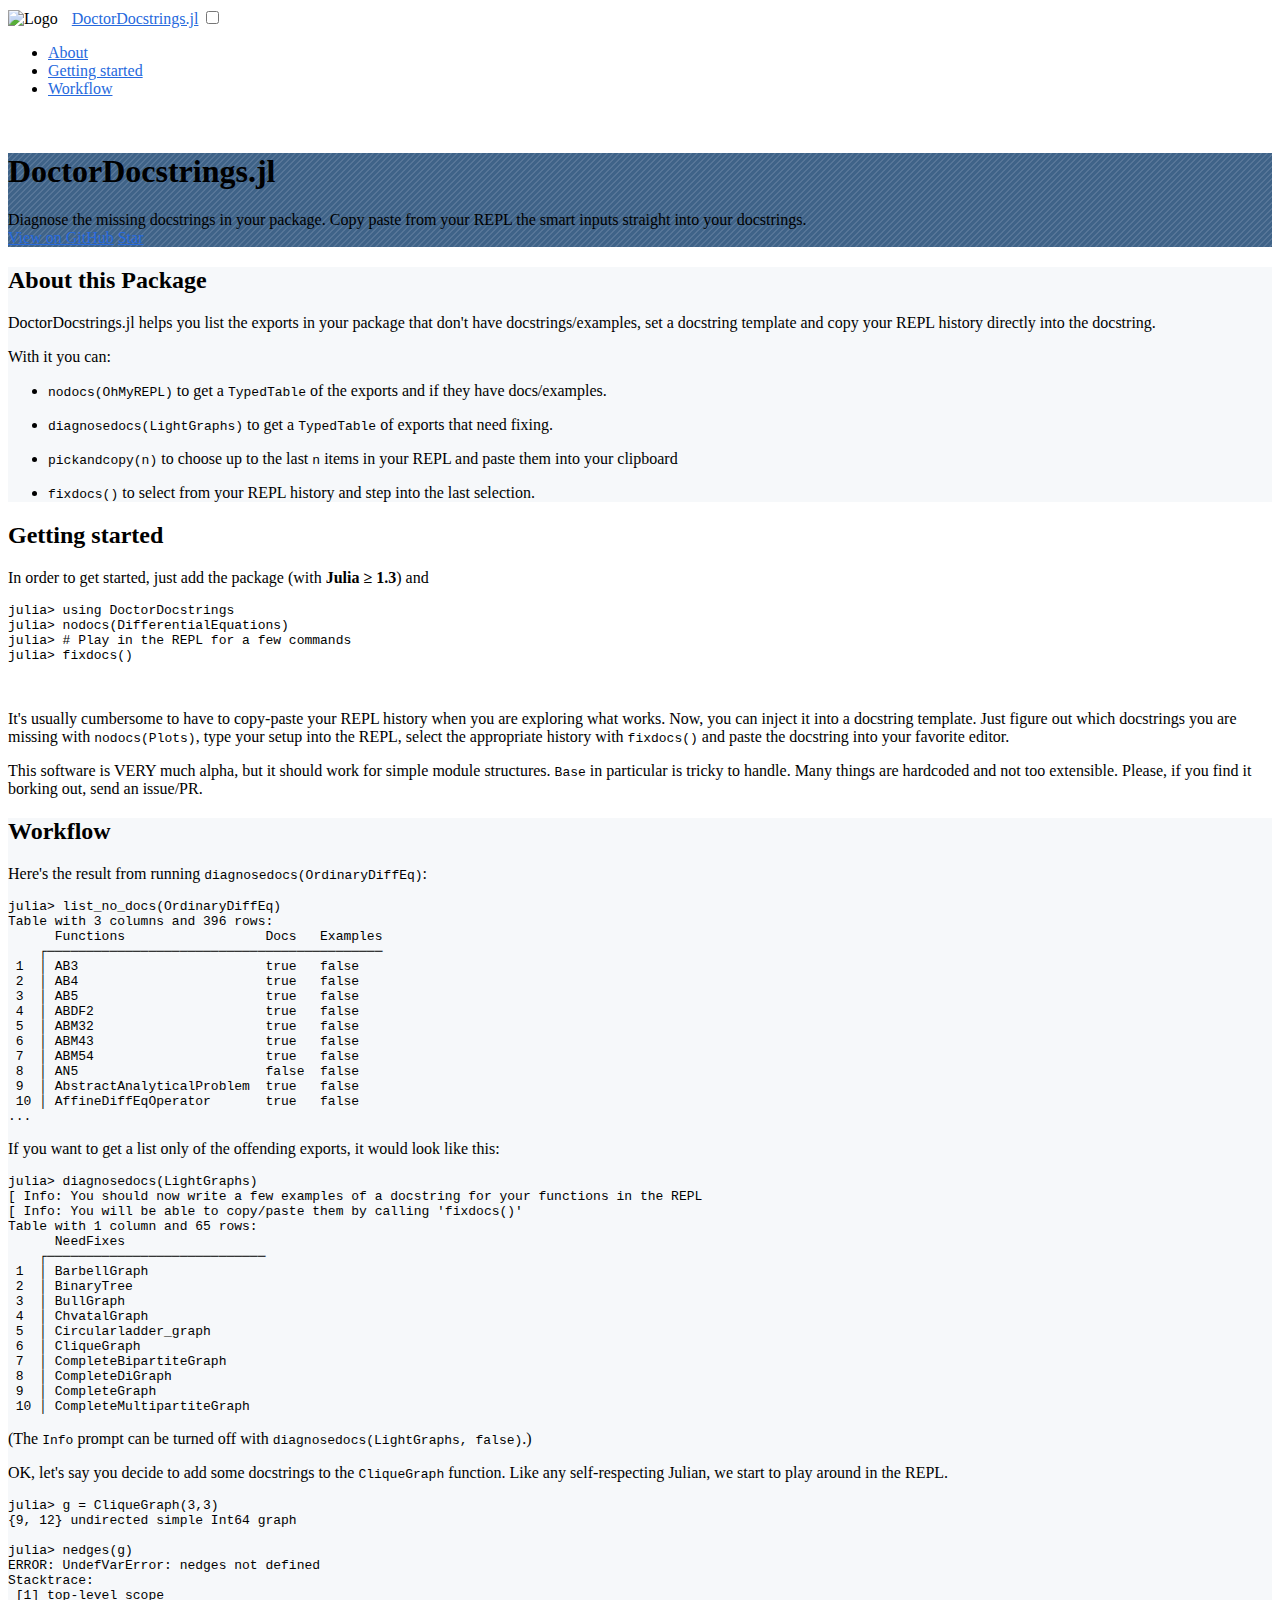
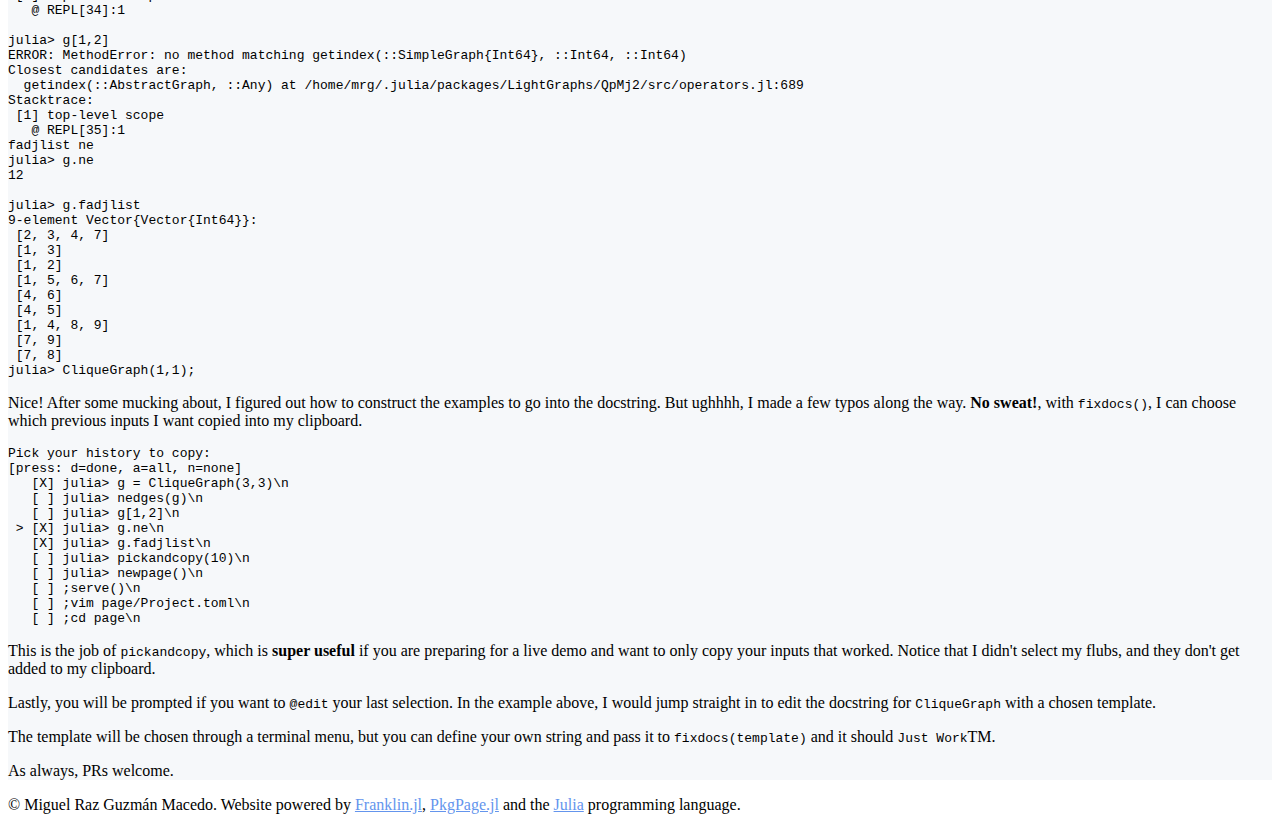
==== page/__site/index.html @ fdaa0547 "Add PkgPage" ====
<!doctype html>
<html lang="en">
<head>
  <!-- META -->
  <meta charset="UTF-8">
  <meta name="viewport" content="width=device-width, initial-scale=1, shrink-to-fit=no">
  <meta name="author" content="Miguel Raz Guzmán Macedo">
  <title>DoctorDocstrings.jl</title>

  <link rel="icon" type="image/png"  href="/assets/favicon.ico">

  <!-- CSS -->
  
   <link rel="stylesheet" href="/libs/highlight/styles/atom-one-dark.css">
   
  <link rel="stylesheet" href="/css/bootstrap.min.css">
  <style>.bg-primary {
  background-color: #3f6388 !important;
}

a {
  color: #2669DD;
}

a:hover {
  color: teal;
}

.section-bg-color {
  background-color: #f6f8fa;
}

footer a {
  color: cornflowerblue;
}


header {
  margin-top: 55px !important;
}



.jumbotron {
  background-image: url("assets/diagonal-lines.svg");
  background-repeat: repeat;
}


/* CODE ADJUSTMENTS */

pre code.hljs {
  border-radius: 10px;
}

pre code.hljs.plaintext {
  margin-left: 15px;
}
</style>
  <link rel="stylesheet" href="/css/custom.css">

  <script async defer src="https://buttons.github.io/buttons.js"></script>
</head>
<body id="page-top">
  <nav class="navbar navbar-expand-lg navbar-dark bg-dark fixed-top" id="mainNav">
  <div class="container">
    <span class="navbar-brand">
      
        <img src="/assets/logo.svg" class="img-fluid" style="height:         25px;
padding-right:  10px;
" alt="Logo"/>
      
      <a href="#page-top">DoctorDocstrings.jl</a>
      
    </span>
    <input type="checkbox" id="navbar-toggler-cbox" class="d-none" />
    <label for="navbar-toggler-cbox" class="navbar-toggler" data-toggle="collapse" data-target="#navbarResponsive" aria-controls="navbarResponsive" aria-expanded="false" aria-label="Toggle navigation">
      <span class="navbar-toggler-icon"></span>
    </label>
    <div class="collapse navbar-collapse" id="navbarResponsive">
      <ul class="navbar-nav ml-auto">
        
        <li class="nav-item">
          <a class="nav-link" href="#about">About</a>
        </li>
        
        <li class="nav-item">
          <a class="nav-link" href="#getting_started">Getting started</a>
        </li>
        
        <li class="nav-item">
          <a class="nav-link" href="#workflow">Workflow</a>
        </li>
        
      </ul>
    </div>
  </div>
</nav>

  <header class="text-white text-center">
  
    <div class="jumbotron jumbotron-fluid container-fluid bg-primary">
  
    <h1>DoctorDocstrings.jl</h1>
    <div class="lead">Diagnose the missing docstrings in your package. Copy paste from your REPL the smart inputs straight into your docstrings.
</div>
    
      <a class="github-button" href="https://github.com/miguelraz/DoctorDocstrings.jl" data-size="large" aria-label="View DoctorDocstrings.jl on GitHub">View on GitHub</a>
    
    
      <a class="github-button" href="https://github.com/miguelraz/DoctorDocstrings.jl" data-icon="octicon-star" data-size="large" data-show-count="true" aria-label="Star DoctorDocstrings.jl on GitHub">Star</a>
    
  </div>
</header>

  <!-- Content appended here -->
<div class="franklin-content"><section id="about" class="scrollspy section-bg-color">
  <div class="container">
    <div class="row">
      <div class="col-lg-10 mx-auto">
        <h2>About this Package</h2></p>
<div class="lead">DoctorDocstrings.jl helps you list the exports in your package that don&#39;t have docstrings/examples, set a docstring template and copy your REPL history directly into the docstring.</div>
<p>With it you can:</p>
<ul>
<li><p><code>nodocs&#40;OhMyREPL&#41;</code> to get a <code>TypedTable</code> of the exports and if they have docs/examples.</p>
</li>
<li><p><code>diagnosedocs&#40;LightGraphs&#41;</code> to get a <code>TypedTable</code> of exports that need fixing.</p>
</li>
<li><p><code>pickandcopy&#40;n&#41;</code> to choose up to the last <code>n</code> items in your REPL and paste them into your clipboard</p>
</li>
<li><p><code>fixdocs&#40;&#41;</code> to select from your REPL history and step into the last selection.</p>
</li>
</ul>
<p>      </div>
    </div>
  </div>
</section>
<section id="getting_started" class="scrollspy">
  <div class="container">
    <div class="row">
      <div class="col-lg-10 mx-auto">
        <h2>Getting started</h2></p>
<p>In order to get started, just add the package &#40;with <strong>Julia ≥ 1.3</strong>&#41; and</p>
<pre><code class="language-julia-repl">julia&gt; using DoctorDocstrings
julia&gt; nodocs&#40;DifferentialEquations&#41;
julia&gt; # Play in the REPL for a few commands
julia&gt; fixdocs&#40;&#41;</code></pre>
<br/>
<p>It&#39;s usually cumbersome to have to copy-paste your REPL history when you are exploring what works. Now, you can inject it into a docstring template. Just figure out which docstrings you are missing with <code>nodocs&#40;Plots&#41;</code>, type your setup into the REPL, select the appropriate history with <code>fixdocs&#40;&#41;</code> and paste the docstring into your favorite editor.</p>
<div class="alert alert-info" role="alert">
This software is VERY much alpha, but it should work for simple module structures. <code>Base</code> in particular is tricky to handle. Many things are hardcoded and not too extensible. Please, if you find it borking out, send an issue/PR.</div>
<p>      </div>
    </div>
  </div>
</section>
<section id="workflow" class="scrollspy section-bg-color">
  <div class="container">
    <div class="row">
      <div class="col-lg-10 mx-auto">
        <h2>Workflow</h2></p>
<p>Here&#39;s the result from running <code>diagnosedocs&#40;OrdinaryDiffEq&#41;</code>:</p>
<pre><code class="language-julia-repl">julia&gt; list_no_docs&#40;OrdinaryDiffEq&#41;
Table with 3 columns and 396 rows:
      Functions                  Docs   Examples
    ┌───────────────────────────────────────────
 1  │ AB3                        true   false
 2  │ AB4                        true   false
 3  │ AB5                        true   false
 4  │ ABDF2                      true   false
 5  │ ABM32                      true   false
 6  │ ABM43                      true   false
 7  │ ABM54                      true   false
 8  │ AN5                        false  false
 9  │ AbstractAnalyticalProblem  true   false
 10 │ AffineDiffEqOperator       true   false
...</code></pre>
<p>If you want to get a list only of the offending exports, it would look like this:</p>
<pre><code class="language-julia-repl">julia&gt; diagnosedocs&#40;LightGraphs&#41;
&#91; Info: You should now write a few examples of a docstring for your functions in the REPL
&#91; Info: You will be able to copy/paste them by calling &#39;fixdocs&#40;&#41;&#39;
Table with 1 column and 65 rows:
      NeedFixes
    ┌────────────────────────────
 1  │ BarbellGraph
 2  │ BinaryTree
 3  │ BullGraph
 4  │ ChvatalGraph
 5  │ Circularladder_graph
 6  │ CliqueGraph
 7  │ CompleteBipartiteGraph
 8  │ CompleteDiGraph
 9  │ CompleteGraph
 10 │ CompleteMultipartiteGraph</code></pre>
<p>&#40;The <code>Info</code> prompt can be turned off with <code>diagnosedocs&#40;LightGraphs, false&#41;</code>.&#41;</p>
<p>OK, let&#39;s say you decide to add some docstrings to the <code>CliqueGraph</code> function. Like any self-respecting Julian, we start to play around in the REPL.</p>
<pre><code class="language-julia-repl">julia&gt; g &#61; CliqueGraph&#40;3,3&#41;
&#123;9, 12&#125; undirected simple Int64 graph

julia&gt; nedges&#40;g&#41;
ERROR: UndefVarError: nedges not defined
Stacktrace:
 &#91;1&#93; top-level scope
   @ REPL&#91;34&#93;:1

julia&gt; g&#91;1,2&#93;
ERROR: MethodError: no method matching getindex&#40;::SimpleGraph&#123;Int64&#125;, ::Int64, ::Int64&#41;
Closest candidates are:
  getindex&#40;::AbstractGraph, ::Any&#41; at /home/mrg/.julia/packages/LightGraphs/QpMj2/src/operators.jl:689
Stacktrace:
 &#91;1&#93; top-level scope
   @ REPL&#91;35&#93;:1
fadjlist ne
julia&gt; g.ne
12

julia&gt; g.fadjlist
9-element Vector&#123;Vector&#123;Int64&#125;&#125;:
 &#91;2, 3, 4, 7&#93;
 &#91;1, 3&#93;
 &#91;1, 2&#93;
 &#91;1, 5, 6, 7&#93;
 &#91;4, 6&#93;
 &#91;4, 5&#93;
 &#91;1, 4, 8, 9&#93;
 &#91;7, 9&#93;
 &#91;7, 8&#93;
julia&gt; CliqueGraph&#40;1,1&#41;;</code></pre>
<p>Nice&#33; After some mucking about, I figured out how to construct the examples to go into the docstring. But ughhhh, I made a few typos along the way. <strong>No sweat&#33;</strong>, with <code>fixdocs&#40;&#41;</code>, I can choose which previous inputs I want copied into my clipboard.</p>
<pre><code class="language-julia-repl">Pick your history to copy:
&#91;press: d&#61;done, a&#61;all, n&#61;none&#93;
   &#91;X&#93; julia&gt; g &#61; CliqueGraph&#40;3,3&#41;\n
   &#91; &#93; julia&gt; nedges&#40;g&#41;\n
   &#91; &#93; julia&gt; g&#91;1,2&#93;\n
 &gt; &#91;X&#93; julia&gt; g.ne\n
   &#91;X&#93; julia&gt; g.fadjlist\n
   &#91; &#93; julia&gt; pickandcopy&#40;10&#41;\n
   &#91; &#93; julia&gt; newpage&#40;&#41;\n
   &#91; &#93; ;serve&#40;&#41;\n
   &#91; &#93; ;vim page/Project.toml\n
   &#91; &#93; ;cd page\n</code></pre>
<p>This is the job of <code>pickandcopy</code>, which is <strong>super useful</strong> if you are preparing for a live demo and want to only copy your inputs that worked. Notice that I didn&#39;t select my flubs, and they don&#39;t get added to my clipboard.</p>
<p>Lastly, you will be prompted if you want to <code>@edit</code> your last selection. In the example above, I would jump straight in to edit the docstring for <code>CliqueGraph</code> with a chosen template.</p>
<p>The template will be chosen through a terminal menu, but you can define your own string and pass it to <code>fixdocs&#40;template&#41;</code> and it should <code>Just Work</code>TM.</p>
<p>As always, PRs welcome.</p>
<p>      </div>
    </div>
  </div>
</section>
<footer class="py-5 bg-dark">
  <div class="container">
    <p class="m-0 text-center text-white">&copy; Miguel Raz Guzmán Macedo. Website powered by <a href="https://github.com/tlienart/Franklin.jl">Franklin.jl</a>, <a href="https://github.com/tlienart/PkgPage.jl">PkgPage.jl</a> and the <a href="https://julialang.org">Julia</a> programming language.</p>
  </div>
</footer>
</div><!-- CONTENT ENDS HERE -->
  
  
      <script src="/libs/highlight/highlight.pack.js"></script>
<script>hljs.initHighlightingOnLoad();hljs.configure({tabReplace: '    '});</script>

  
  <script src="/libs/simple-scrollspy.min.js"></script>
  <script>
  window.onload = function () {
    scrollSpy('#navbarResponsive', {
      sectionClass: '.scrollspy',
      menuActiveTarget: '.nav-link',
      offset: 100
    })
  }
  </script>
  </body>
</html>
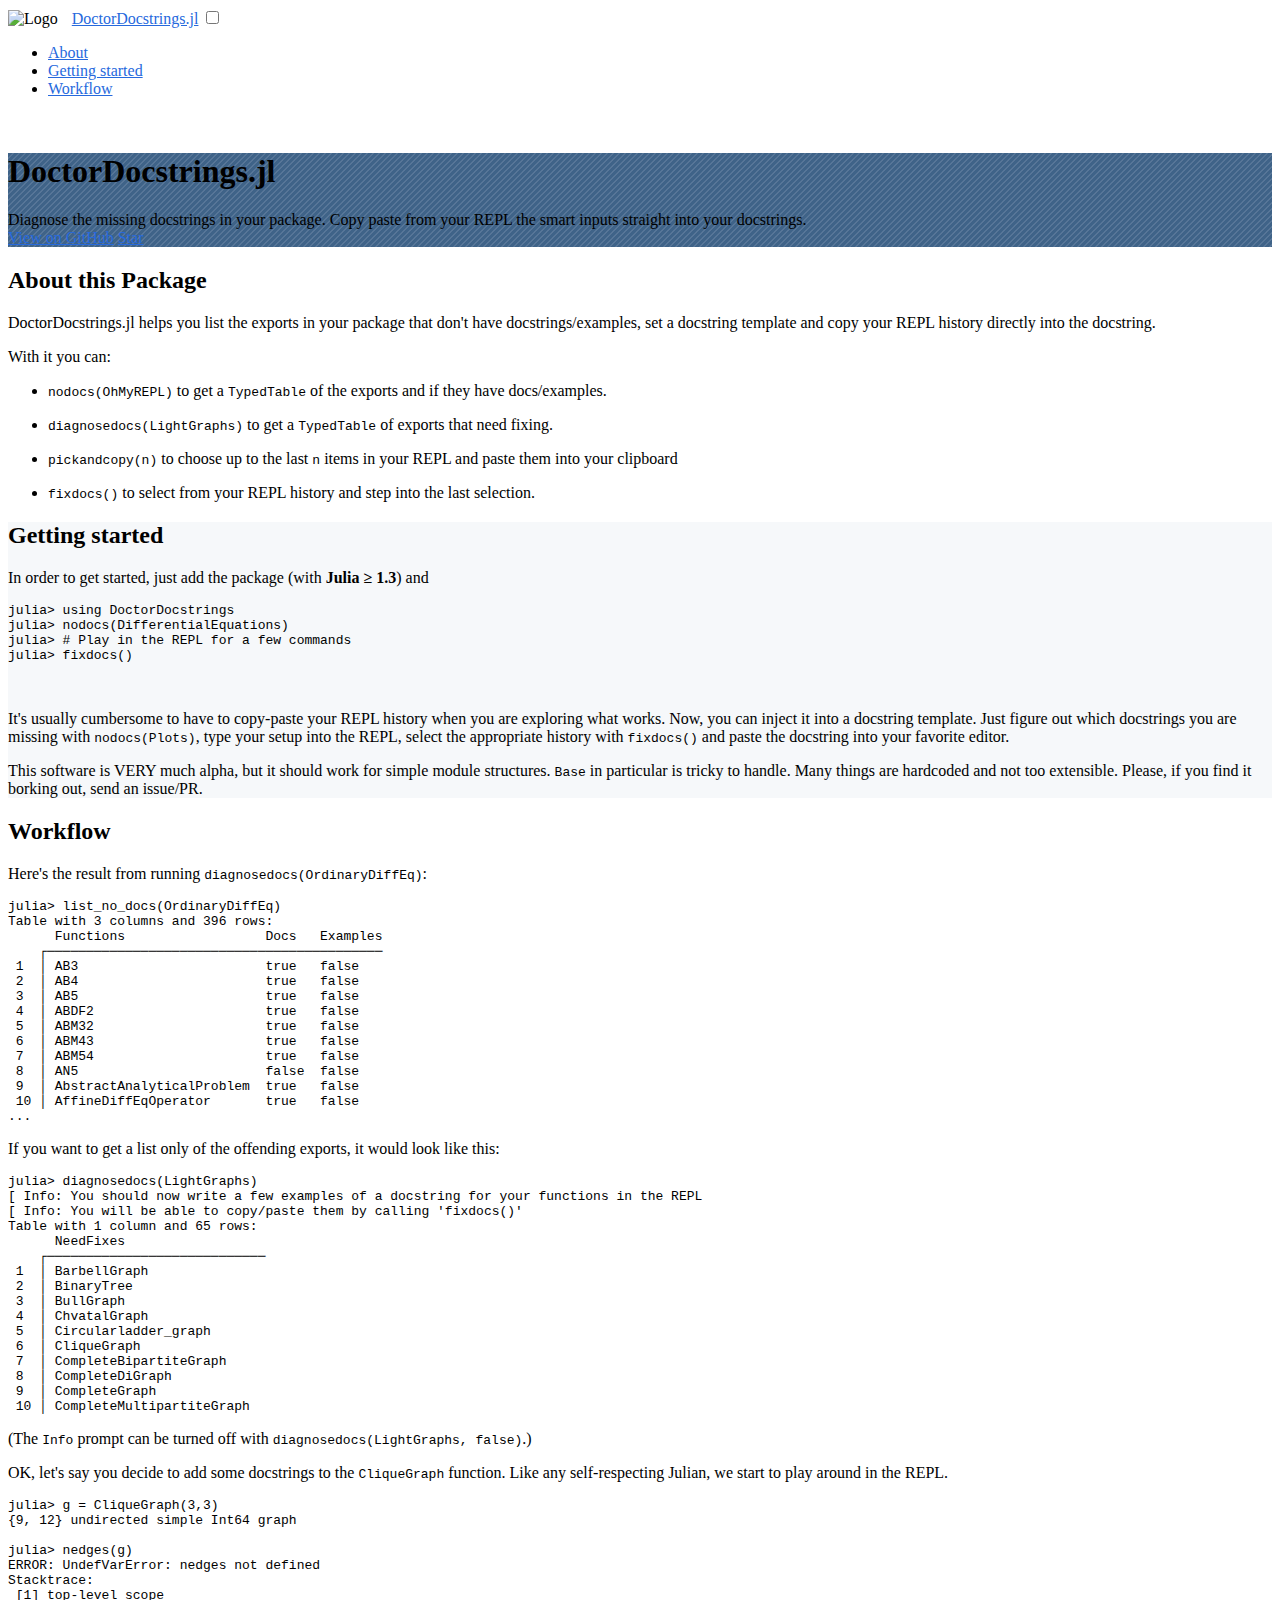
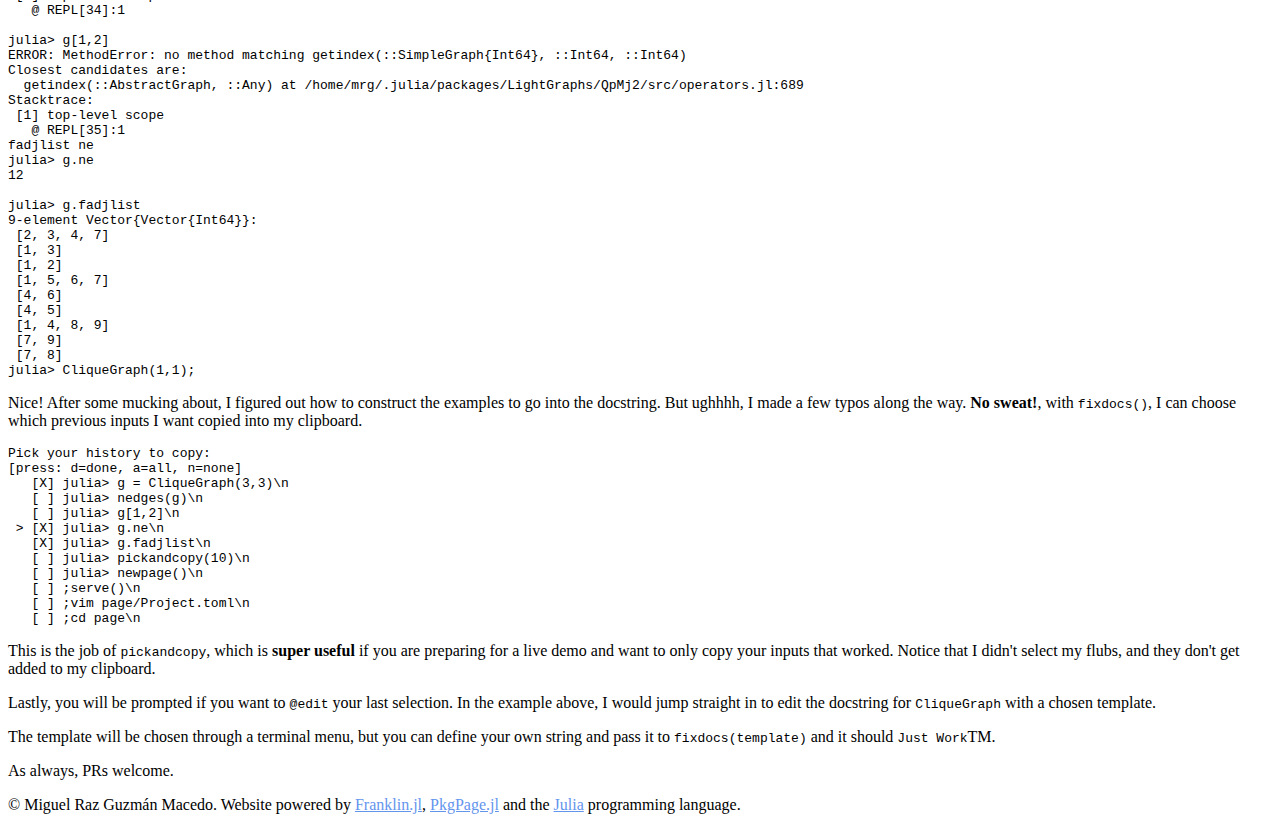
==== commit 670ec4a7: "Reset PkgPage" ====
--- a/page/__site/index.html
+++ b/page/__site/index.html
@@ -114,7 +114,7 @@
 </header>
 
   <!-- Content appended here -->
-<div class="franklin-content"><section id="about" class="scrollspy section-bg-color">
+<div class="franklin-content"><section id="about" class="scrollspy">
   <div class="container">
     <div class="row">
       <div class="col-lg-10 mx-auto">
@@ -135,7 +135,7 @@
     </div>
   </div>
 </section>
-<section id="getting_started" class="scrollspy">
+<section id="getting_started" class="scrollspy section-bg-color">
   <div class="container">
     <div class="row">
       <div class="col-lg-10 mx-auto">
@@ -153,7 +153,7 @@
     </div>
   </div>
 </section>
-<section id="workflow" class="scrollspy section-bg-color">
+<section id="workflow" class="scrollspy">
   <div class="container">
     <div class="row">
       <div class="col-lg-10 mx-auto">
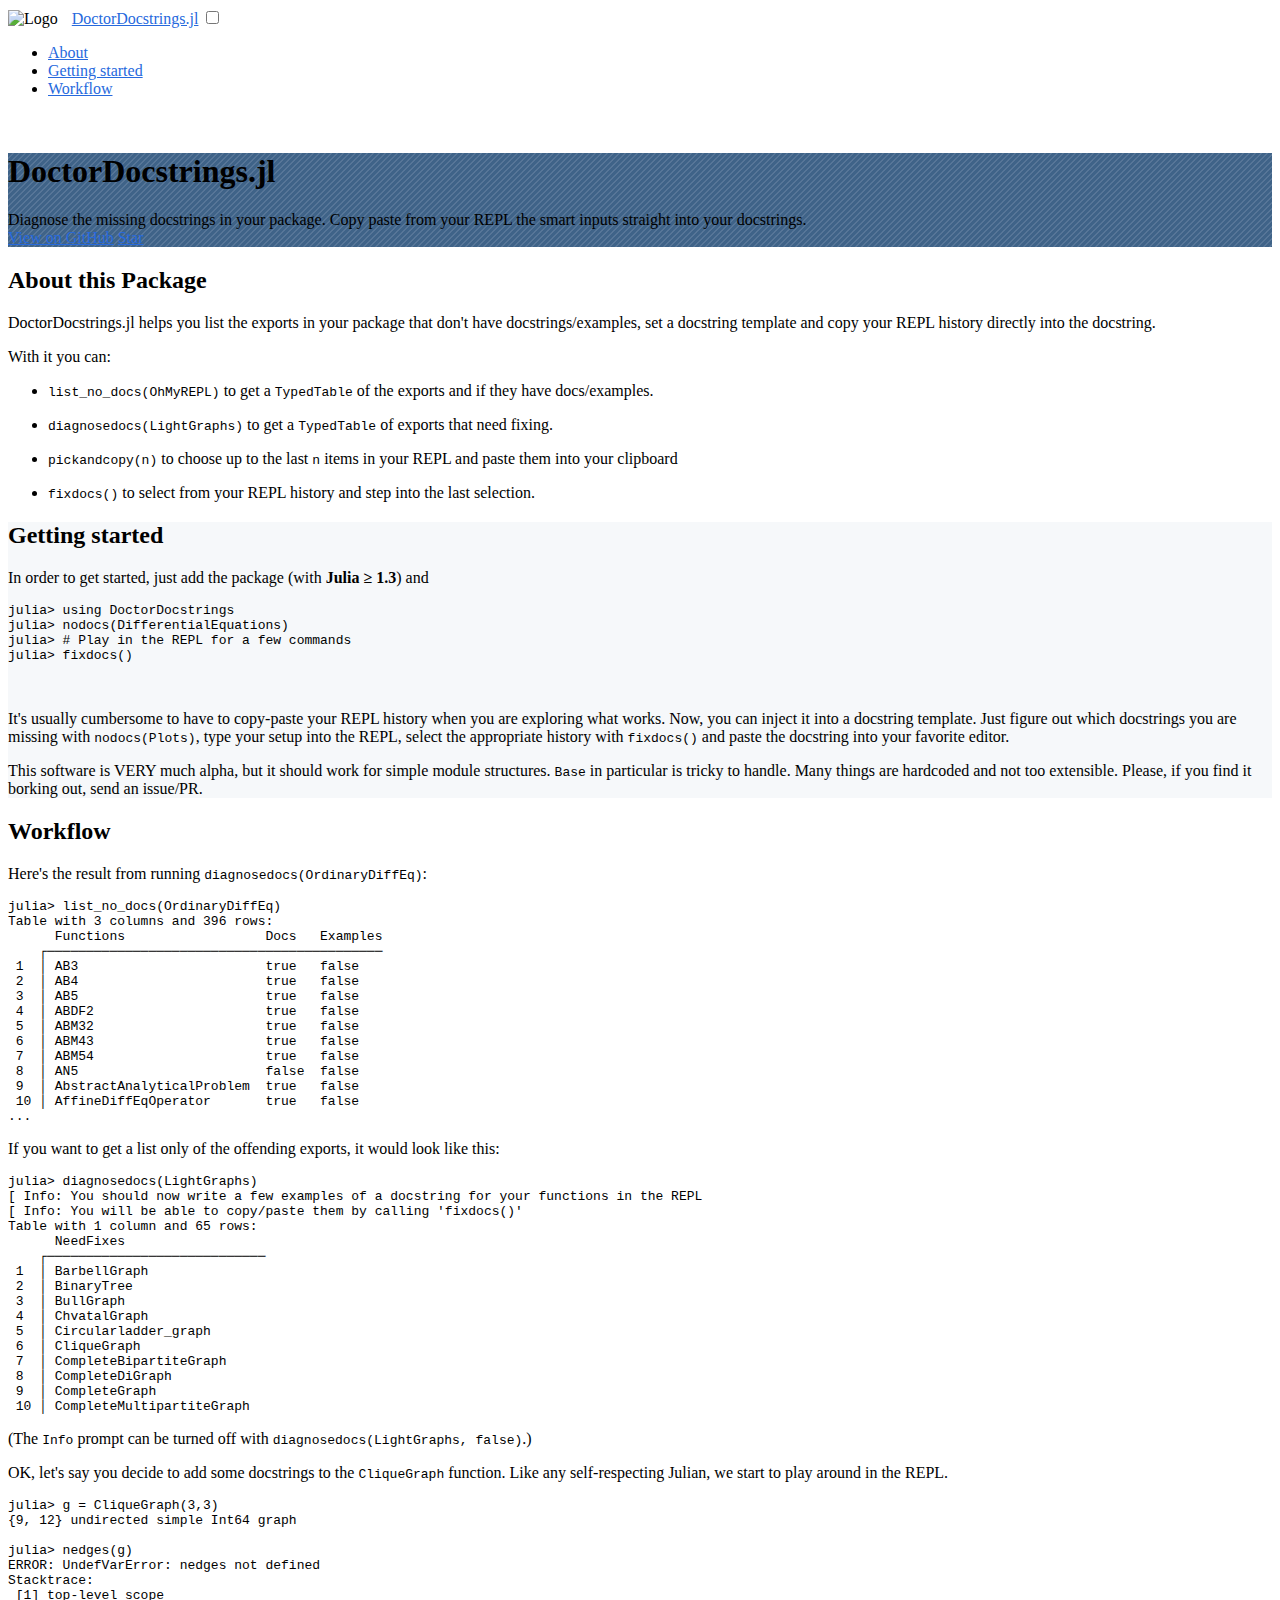
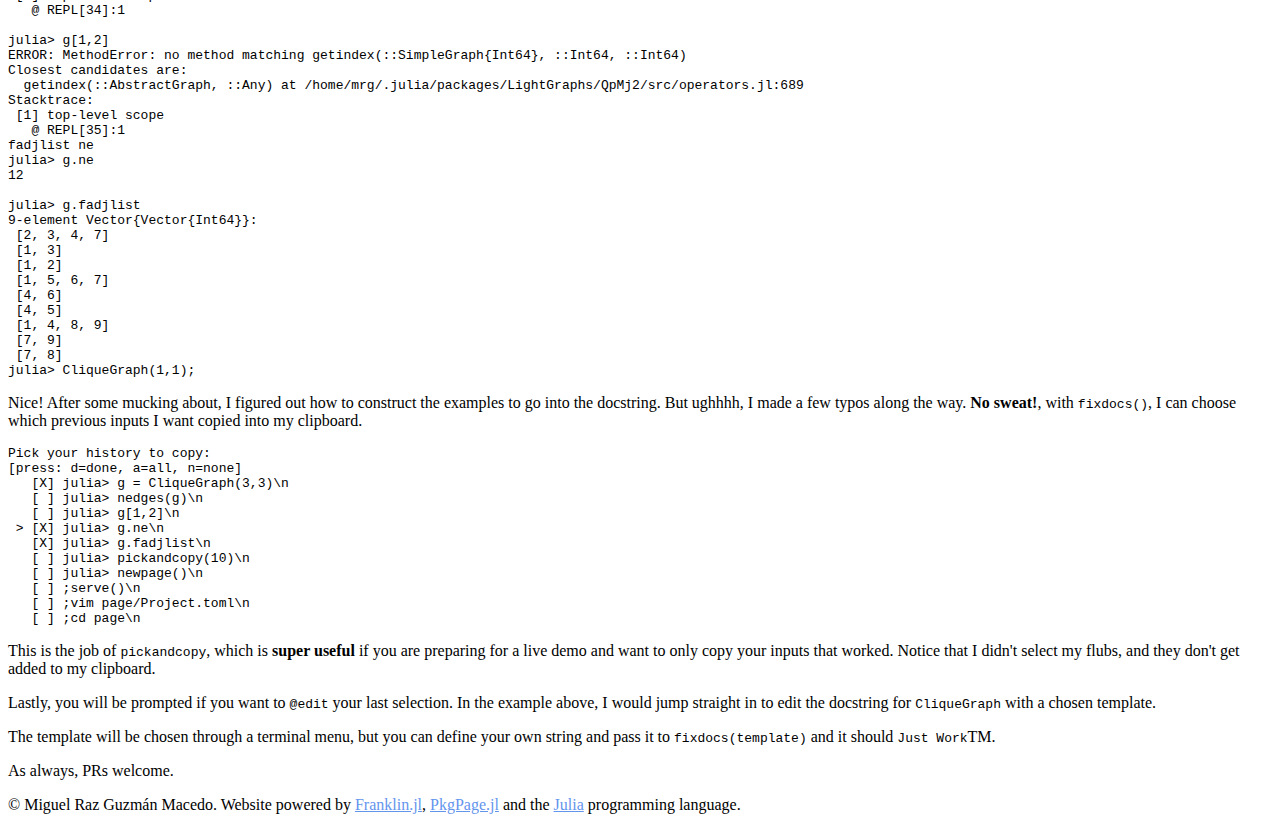
==== commit 52a3db24: "add index.html" ====
--- a/page/__site/index.html
+++ b/page/__site/index.html
@@ -122,7 +122,7 @@
 <div class="lead">DoctorDocstrings.jl helps you list the exports in your package that don&#39;t have docstrings/examples, set a docstring template and copy your REPL history directly into the docstring.</div>
 <p>With it you can:</p>
 <ul>
-<li><p><code>nodocs&#40;OhMyREPL&#41;</code> to get a <code>TypedTable</code> of the exports and if they have docs/examples.</p>
+<li><p><code>list_no_docs&#40;OhMyREPL&#41;</code> to get a <code>TypedTable</code> of the exports and if they have docs/examples.</p>
 </li>
 <li><p><code>diagnosedocs&#40;LightGraphs&#41;</code> to get a <code>TypedTable</code> of exports that need fixing.</p>
 </li>
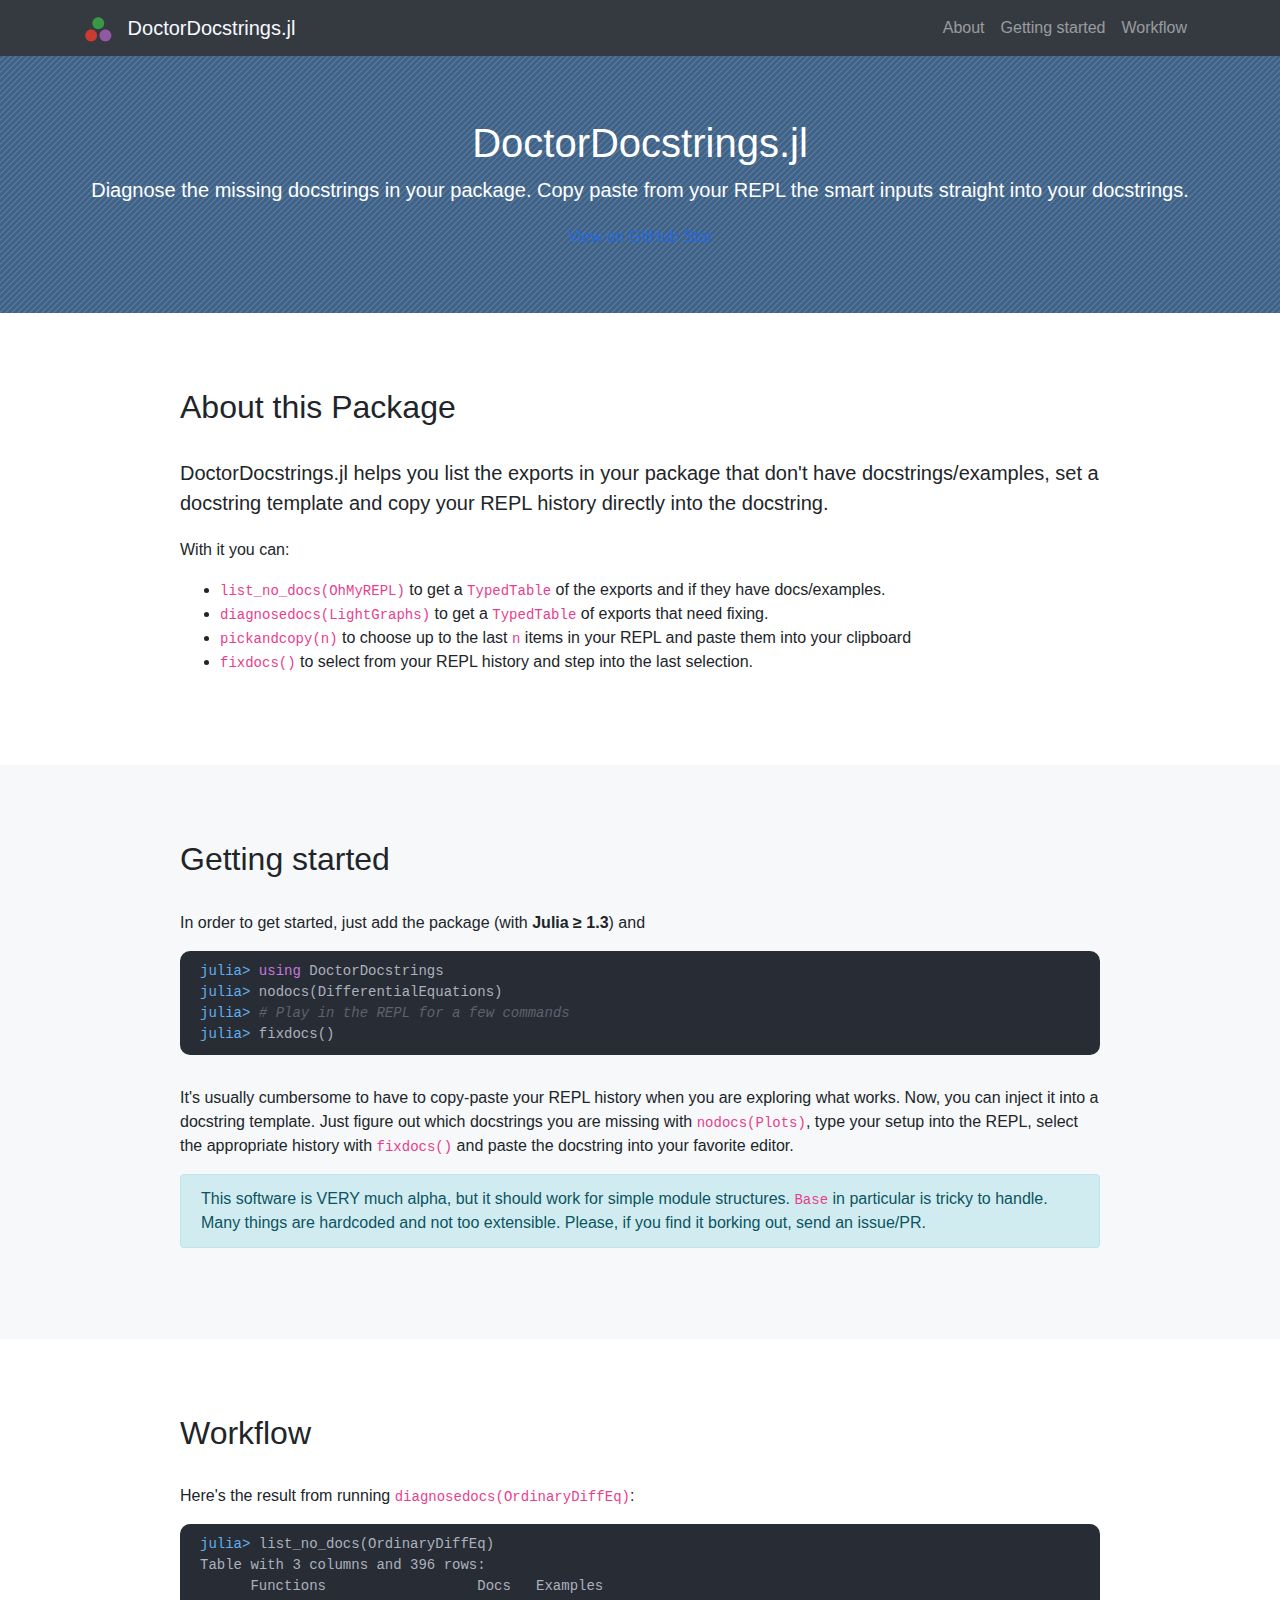
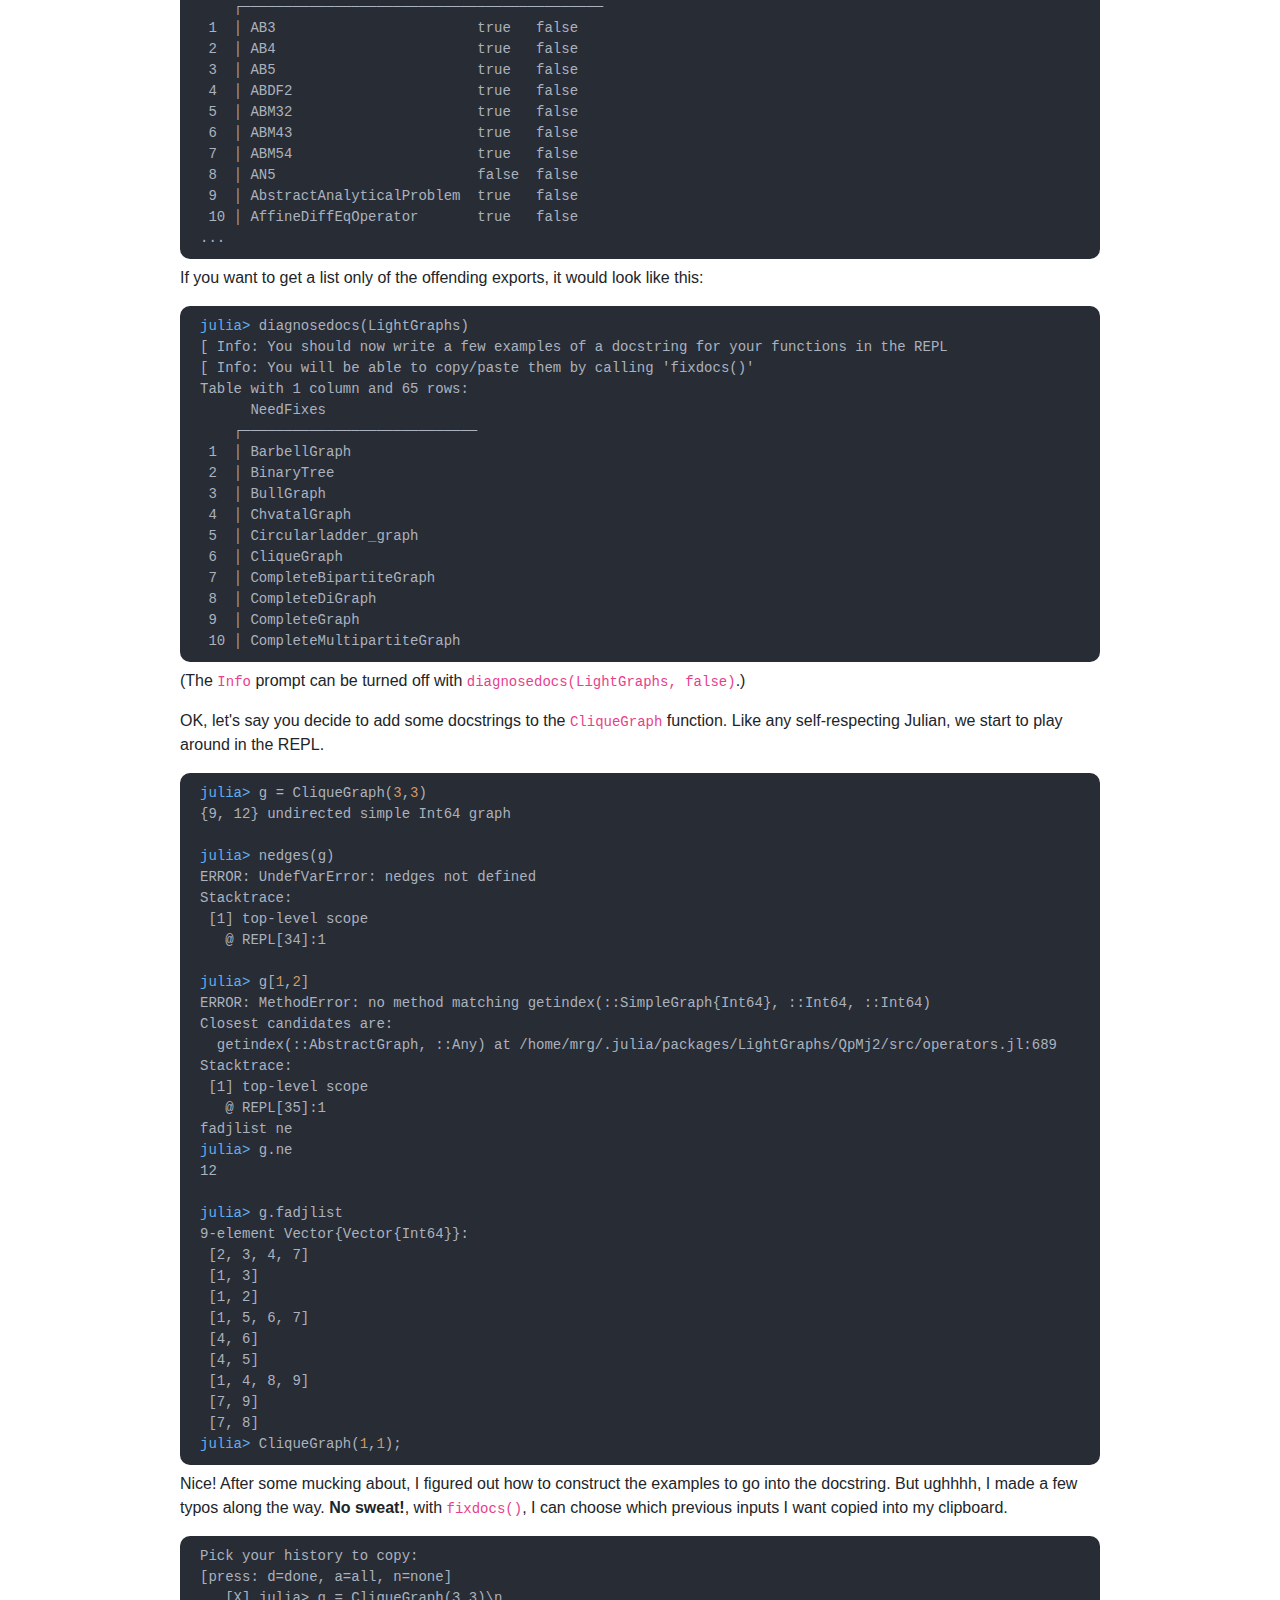
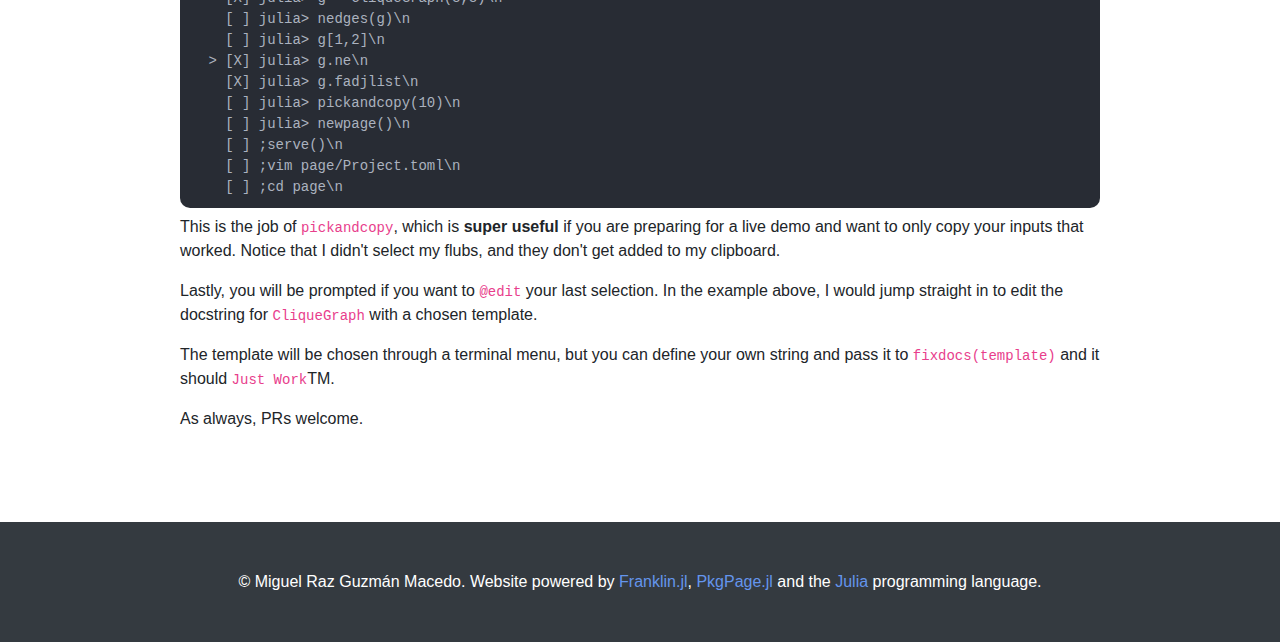
==== commit 9c78d9a9: "Fix index.html" ====
--- a/page/__site/index.html
+++ b/page/__site/index.html
@@ -7,13 +7,13 @@
   <meta name="author" content="Miguel Raz Guzmán Macedo">
   <title>DoctorDocstrings.jl</title>
 
-  <link rel="icon" type="image/png"  href="/assets/favicon.ico">
+  <link rel="icon" type="image/png"  href="assets/favicon.ico">
 
   <!-- CSS -->
   
-   <link rel="stylesheet" href="/libs/highlight/styles/atom-one-dark.css">
+   <link rel="stylesheet" href="libs/highlight/styles/atom-one-dark.css">
    
-  <link rel="stylesheet" href="/css/bootstrap.min.css">
+  <link rel="stylesheet" href="css/bootstrap.min.css">
   <style>.bg-primary {
   background-color: #3f6388 !important;
 }
@@ -57,7 +57,7 @@
   margin-left: 15px;
 }
 </style>
-  <link rel="stylesheet" href="/css/custom.css">
+  <link rel="stylesheet" href="css/custom.css">
 
   <script async defer src="https://buttons.github.io/buttons.js"></script>
 </head>
@@ -66,7 +66,7 @@
   <div class="container">
     <span class="navbar-brand">
       
-        <img src="/assets/logo.svg" class="img-fluid" style="height:         25px;
+        <img src="assets/logo.svg" class="img-fluid" style="height:         25px;
 padding-right:  10px;
 " alt="Logo"/>
       
@@ -254,11 +254,11 @@
 </div><!-- CONTENT ENDS HERE -->
   
   
-      <script src="/libs/highlight/highlight.pack.js"></script>
+      <script src="libs/highlight/highlight.pack.js"></script>
 <script>hljs.initHighlightingOnLoad();hljs.configure({tabReplace: '    '});</script>
 
   
-  <script src="/libs/simple-scrollspy.min.js"></script>
+  <script src="libs/simple-scrollspy.min.js"></script>
   <script>
   window.onload = function () {
     scrollSpy('#navbarResponsive', {
--- a/page/__site/libs/highlight/styles/atom-one-dark.css
+++ b/page/__site/libs/highlight/styles/atom-one-dark.css
@@ -0,0 +1,96 @@
+/*
+
+Atom One Dark by Daniel Gamage
+Original One Dark Syntax theme from https://github.com/atom/one-dark-syntax
+
+base:    #282c34
+mono-1:  #abb2bf
+mono-2:  #818896
+mono-3:  #5c6370
+hue-1:   #56b6c2
+hue-2:   #61aeee
+hue-3:   #c678dd
+hue-4:   #98c379
+hue-5:   #e06c75
+hue-5-2: #be5046
+hue-6:   #d19a66
+hue-6-2: #e6c07b
+
+*/
+
+.hljs {
+  display: block;
+  overflow-x: auto;
+  padding: 0.5em;
+  color: #abb2bf;
+  background: #282c34;
+}
+
+.hljs-comment,
+.hljs-quote {
+  color: #5c6370;
+  font-style: italic;
+}
+
+.hljs-doctag,
+.hljs-keyword,
+.hljs-formula {
+  color: #c678dd;
+}
+
+.hljs-section,
+.hljs-name,
+.hljs-selector-tag,
+.hljs-deletion,
+.hljs-subst {
+  color: #e06c75;
+}
+
+.hljs-literal {
+  color: #56b6c2;
+}
+
+.hljs-string,
+.hljs-regexp,
+.hljs-addition,
+.hljs-attribute,
+.hljs-meta-string {
+  color: #98c379;
+}
+
+.hljs-built_in,
+.hljs-class .hljs-title {
+  color: #e6c07b;
+}
+
+.hljs-attr,
+.hljs-variable,
+.hljs-template-variable,
+.hljs-type,
+.hljs-selector-class,
+.hljs-selector-attr,
+.hljs-selector-pseudo,
+.hljs-number {
+  color: #d19a66;
+}
+
+.hljs-symbol,
+.hljs-bullet,
+.hljs-link,
+.hljs-meta,
+.hljs-selector-id,
+.hljs-title {
+  color: #61aeee;
+}
+
+.hljs-emphasis {
+  font-style: italic;
+}
+
+.hljs-strong {
+  font-weight: bold;
+}
+
+.hljs-link {
+  text-decoration: underline;
+}
--- a/page/__site/css/custom.css
+++ b/page/__site/css/custom.css
@@ -0,0 +1,54 @@
+html { scroll-behavior: smooth; }
+header { margin: 0; padding: 0;}
+section { padding: 75px 0; }
+.jumbotron { margin-bottom: 0;}
+
+/* NAVBAR */
+
+#navbar-toggler-cbox:checked ~ .collapse { display:block; }
+.navbar-nav .active { color: #fff; }
+
+.navbar-brand a { color: ghostwhite; }
+.navbar-brand a:hover {
+  color: rgba(255,255,255,.5);
+  text-decoration: none;
+}
+
+a.nav-link.active { color: #fff !important; }
+
+/* FORMATTING */
+
+section h2 { margin-bottom: 1em;}
+
+.lead {
+  font-size: 20px;
+  font-weight: 300;
+  line-height: 30px;
+  margin-bottom: 1em;
+  margin-top: 0;
+}
+
+.franklin-content ul li p { margin: 0; }
+
+.katex { font-size: 1em !important;}
+
+a.anchor {
+    display: block;
+    position: relative;
+    top: -150px;
+    visibility: hidden;
+}
+
+/* CODE */
+
+pre { margin-bottom: 0.5em; }
+pre code.hljs {
+	padding-left: 20px;
+	padding-top: 10px;
+	padding-bottom: 10px;
+}
+pre code.hljs.plaintext {
+	margin-bottom: 1em;
+}
+
+/* ADD ANY SPECIFIC TWEAKS YOU MIGHT WANT HERE */
